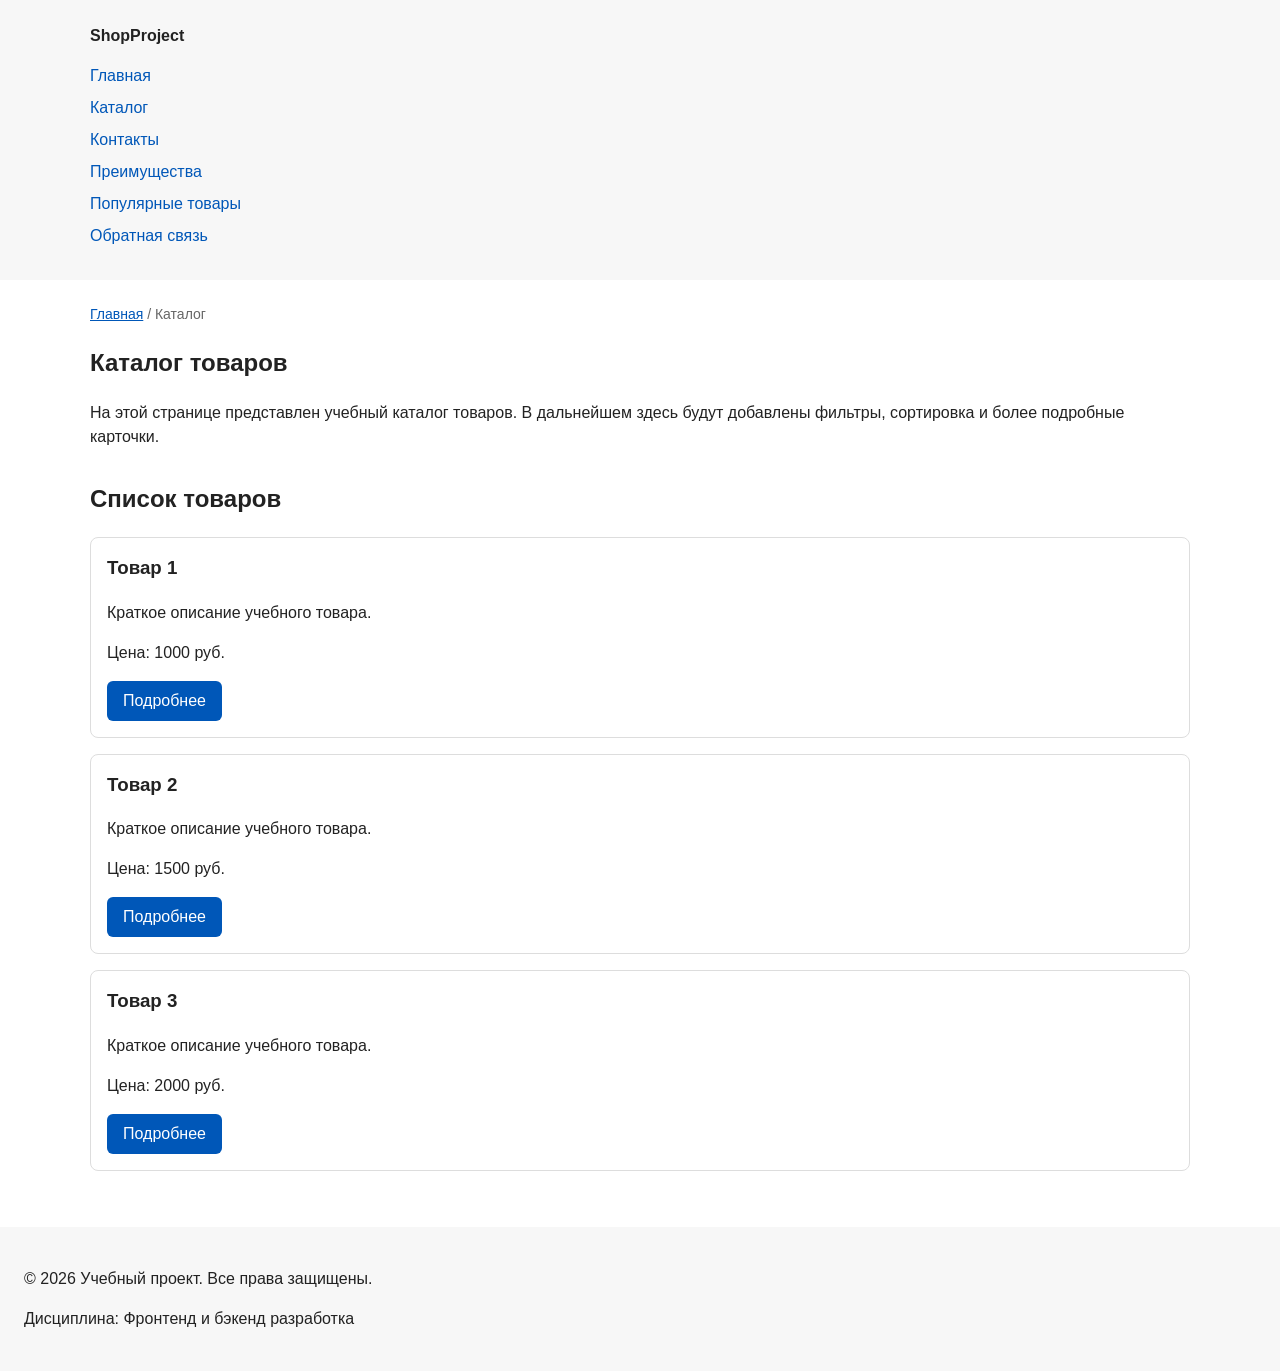
==== catalog.html @ 35e77a79 "feat: add multi-page structure navigation and anchors" ====
<!DOCTYPE html>
<html lang="ru">
<head>
  <meta charset="UTF-8">
  <meta name="viewport" content="width=device-width, initial-scale=1.0">
  <meta name="description" content="Каталог товаров учебного интернет-магазина.">
  <title>Каталог товаров — Учебный интернет-магазин</title>
  <link rel="stylesheet" href="css/style.css">
  <meta property="og:type" content="website">
<meta property="og:title" content="Учебный интернет-магазин">
<meta property="og:description" content="Учебный frontend-проект интернет-магазина.">
<meta property="og:image" content="https://artemka38.github.io/kr1-html-css-shop/images/preview.jpg">
</head>
<body>
  <header>
    <div class="site-header">
      <a class="site-logo" href="index.html">ShopProject</a>

      <nav class="site-nav" aria-label="Основная навигация">
        <ul class="site-nav__list">
          <li><a href="index.html">Главная</a></li>
          <li><a href="catalog.html">Каталог</a></li>
          <li><a href="contacts.html">Контакты</a></li>
          <li><a href="index.html#advantages">Преимущества</a></li>
          <li><a href="index.html#popular">Популярные товары</a></li>
          <li><a href="index.html#contacts">Обратная связь</a></li>
        </ul>
      </nav>
    </div>
  </header>

  <main>
    <nav class="breadcrumbs" aria-label="Хлебные крошки">
      <a href="index.html">Главная</a>
      <span>Каталог</span>
    </nav>

    <section class="section">
      <h1>Каталог товаров</h1>
      <p>
        На этой странице представлен учебный каталог товаров.
        В дальнейшем здесь будут добавлены фильтры, сортировка и более
        подробные карточки.
      </p>
    </section>

    <section class="section">
      <h2>Список товаров</h2>

      <article class="product-card">
        <h3>Товар 1</h3>
        <p>Краткое описание учебного товара.</p>
        <p>Цена: 1000 руб.</p>
        <a class="button" href="index.html#popular">Подробнее</a>
      </article>

      <article class="product-card">
        <h3>Товар 2</h3>
        <p>Краткое описание учебного товара.</p>
        <p>Цена: 1500 руб.</p>
        <a class="button" href="index.html#popular">Подробнее</a>
      </article>

      <article class="product-card">
        <h3>Товар 3</h3>
        <p>Краткое описание учебного товара.</p>
        <p>Цена: 2000 руб.</p>
        <a class="button" href="index.html#popular">Подробнее</a>
      </article>
    </section>
  </main>

  <footer>
    <p>&copy; 2026 Учебный проект. Все права защищены.</p>
    <p>Дисциплина: Фронтенд и бэкенд разработка</p>
  </footer>
</body>
</html>
---- css/style.css ----
/* ===============================
   1. Переменные проекта
   =============================== */

:root {
  /* Основные цвета проекта */
  --color-bg: #ffffff;
  --color-text: #222222;
  --color-muted: #666666;
  --color-primary: #0057b8;
  --color-primary-dark: #003f86;
  --color-border: #dddddd;
  --color-surface: #f7f7f7;
  --color-surface-accent: #eef5ff;
  --color-danger: #b00020;
  --color-success: #168a2f;
  --color-success-bg: #eefaf0;
  --color-white: #ffffff;

  /* Отступы */
  --space-xs: 4px;
  --space-sm: 8px;
  --space-md: 16px;
  --space-lg: 24px;
  --space-xl: 32px;

  /* Скругления */
  --radius-sm: 6px;
  --radius-md: 8px;
  --radius-lg: 12px;

  /* Размеры */
  --container-width: 1100px;
}

/* ===============================
   2. Базовые стили
   =============================== */

* {
  box-sizing: border-box;
}

body {
  margin: 0;
  font-family: Arial, sans-serif;
  line-height: 1.5;
  color: var(--color-text);
  background-color: var(--color-bg);
}

/*
  Задаём внутренние отступы для основных областей страницы.
  Это делает содержимое визуально отделённым от краёв окна браузера.
*/
header,
main,
footer {
  padding: var(--space-lg);
}


/*
  Оформляем шапку страницы.
  Пока используется простой светло-серый фон.
*/
header {
  background-color: var(--color-surface);
}


/*
  Оформляем подвал страницы тем же фоном,
  чтобы визуально отделить его от основного содержимого.
*/
footer {
  background-color: var(--color-surface);
}

/*
  Ограничиваем ширину содержимого шапки,
  чтобы оно не растягивалось слишком сильно на широких экранах.
*/
.site-header {
  max-width: 1100px;
  margin: 0 auto;
}

/*
  Оформляем текстовый логотип.
*/
.site-logo {
  font-weight: bold;
  text-decoration: none;
  color: #222222;
}

/*
  Убираем стандартные отступы и маркеры списка навигации.
*/
.site-nav__list {
  padding: 0;
  margin: 16px 0 0;
  list-style: none;
}

/*
  Добавляем расстояние между пунктами меню.
*/
.site-nav__list li {
  margin-bottom: 8px;
}

/*
  Оформляем ссылки меню.
*/
.site-nav__list a {
  color: #0057b8;
  text-decoration: none;
}

/*
  При наведении мыши подчёркиваем ссылку.
  Подробно состояния интерфейса будут рассмотрены в практической работе 1.7.
*/
.site-nav__list a:hover {
  text-decoration: underline;
}
/* ===============================
   4. Компоненты страницы
   =============================== */

.hero {
  max-width: var(--container-width);
  margin: 0 auto var(--space-xl);
  padding: var(--space-xl) var(--space-lg);
  background-color: var(--color-surface-accent);
  border-radius: var(--radius-lg);
}

.section {
  max-width: var(--container-width);
  margin: 0 auto var(--space-xl);
}

.section h2 {
  margin-top: 0;
}

/*
  Карточка товара — самостоятельный блок.
  На следующих занятиях карточки будут доработаны и выстроены в сетку.
*/
.product-card {
  margin-bottom: var(--space-md);
  padding: var(--space-md);
  border: 1px solid var(--color-border);
  border-radius: var(--radius-md);
  background-color: var(--color-bg);
}

.product-card:hover {
  border-color: var(--color-primary);
}

/*
  Убираем лишний верхний отступ у заголовка карточки.
*/
.product-card h3 {
  margin-top: 0;
}

/* ===============================
   3. Общие элементы интерфейса
   =============================== */

a {
  color: var(--color-primary);
}

a:hover {
  color: var(--color-primary-dark);
}

a:focus-visible {
  outline: 2px solid var(--color-primary);
  outline-offset: 3px;
}

/*
  Пока это обычная ссылка, но визуально она оформляется как кнопка.
*/
.button {
  display: inline-block;
  padding: var(--space-sm) var(--space-md);
  color: var(--color-white);
  background-color: var(--color-primary);
  text-decoration: none;
  border: none;
  border-radius: var(--radius-sm);
  cursor: pointer;
}

.button:hover {
  background-color: var(--color-primary-dark);
}

.button:focus-visible {
  outline: 2px solid var(--color-primary);
  outline-offset: 3px;
}

.button:disabled {
  opacity: 0.6;
  cursor: not-allowed;
}


/*
  Дополнительный информационный блок.
*/
.aside-info {
  max-width: var(--container-width);
  margin: 0 auto var(--space-xl);
  padding: var(--space-md);
  border-left: 4px solid var(--color-primary);
  background-color: var(--color-surface);
}

/*
  Модальное окно.
  Элемент dialog сам умеет открываться поверх страницы.
*/
.order-dialog {
  width: min(100% - 32px, 560px);
  padding: var(--space-lg);
  border: none;
  border-radius: var(--radius-lg);
}


/*
  Затемнение фона за модальным окном.
*/
.order-dialog::backdrop {
  background-color: rgba(0, 0, 0, 0.5);
}


/*
  Поле формы.
  Каждый блок получает нижний отступ.
*/
.form-field {
  margin-bottom: var(--space-md);
}


/*
  Подпись поля.
*/
.form-field label {
  display: block;
  margin-bottom: var(--space-xs);
}


/*
  Основные поля формы.
*/
.form-field input,
.form-field select,
.form-field textarea {
  width: 100%;
  padding: 10px 12px;
  border: 1px solid var(--color-border);
  border-radius: var(--radius-sm);
  font: inherit;
}


/*
  Checkbox не должен занимать всю ширину.
*/
.form-field input[type="checkbox"] {
  width: auto;
}


/*
  Подсказка под полем телефона.
*/
.form-field small {
  display: block;
  margin-top: var(--space-xs);
  color: var(--color-muted);
}

/*
  Видимый фокус для клавиатурной навигации.
*/
.form-field input:focus-visible,
.form-field select:focus-visible,
.form-field textarea:focus-visible,
.form-actions button:focus-visible {
  outline: 2px solid #0057b8;
  outline-offset: 2px;
}
.form-field input:hover,
.form-field select:hover,
.form-field textarea:hover {
  border-color: var(--color-primary);
}

.form-field input:focus-visible,
.form-field select:focus-visible,
.form-field textarea:focus-visible,
.form-actions button:focus-visible {
  outline: 2px solid var(--color-primary);
  outline-offset: 3px;
}

[aria-invalid="true"] {
  border-color: var(--color-danger);
}


/*
  Подсветка ошибочных полей.
  Атрибут aria-invalid будет добавляться через JavaScript.
*/
[aria-invalid="true"] {
  border-color: #b00020;
}

/*
  Кнопки формы.
*/
.form-actions {
  display: flex;
  gap: 12px;
  margin-top: 20px;
}

/*
  Сообщение об успешной отправке.
*/
.success-message {
  max-width: var(--container-width);
  margin: var(--space-lg) auto;
  padding: var(--space-md);
  border-left: 4px solid var(--color-success);
  background-color: var(--color-success-bg);
}
.breadcrumbs {
  max-width: var(--container-width);
  margin: 0 auto var(--space-md);
  font-size: 14px;
  color: var(--color-muted);
}

.breadcrumbs a {
  color: var(--color-primary);
}

.breadcrumbs span::before {
  content: " / ";
  color: var(--color-muted);
}
html {
  scroll-behavior: smooth;
}
:target {
  outline: 2px dashed var(--color-primary);
  outline-offset: 4px;
}
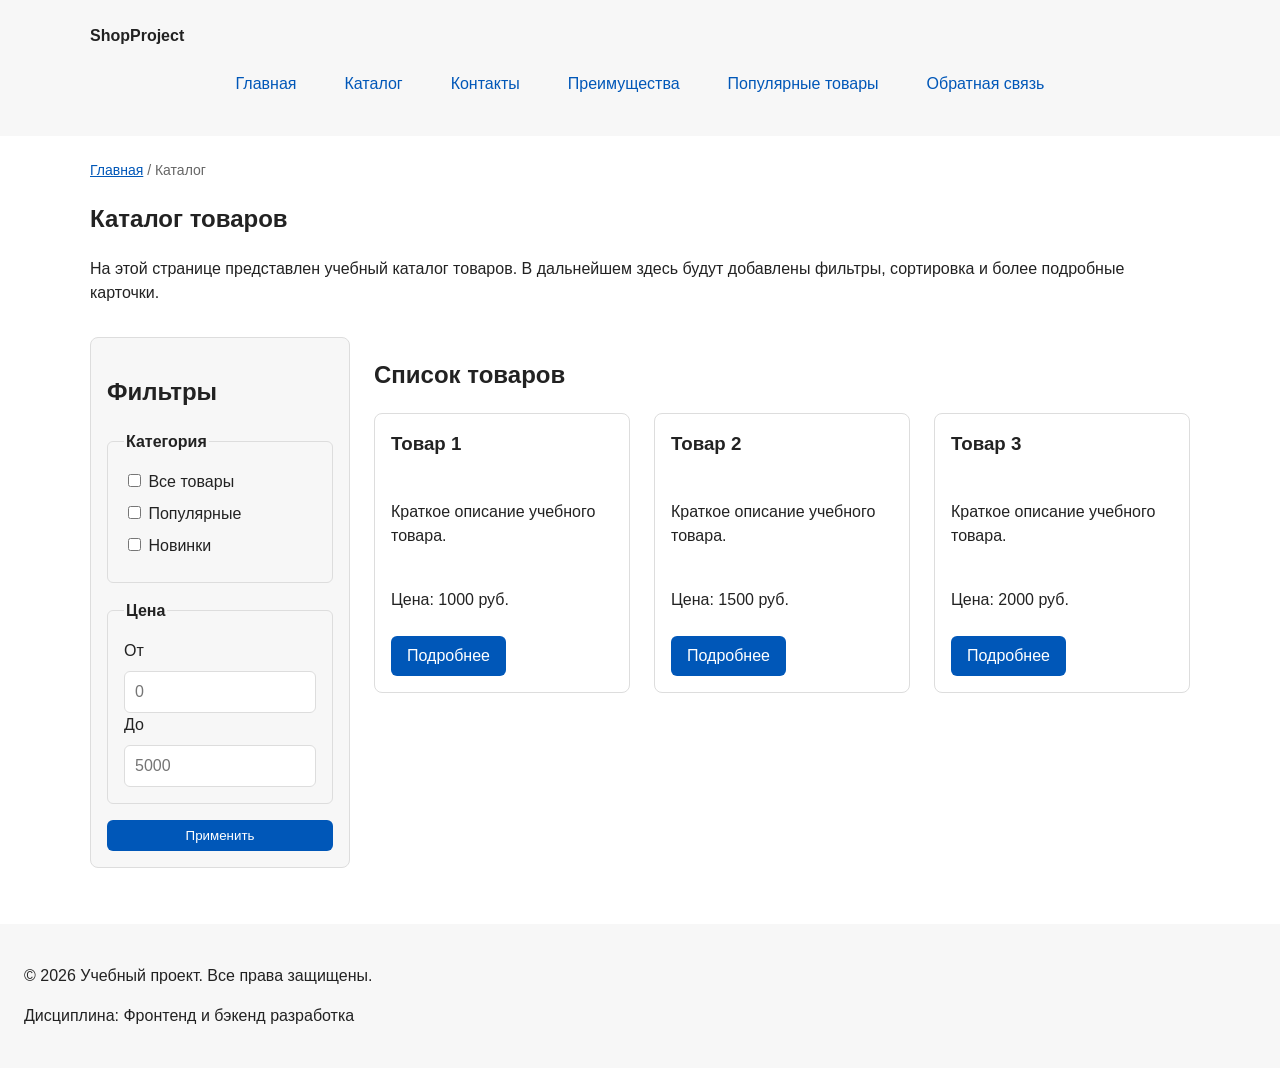
==== commit 56ba2b5c: "feat: add flex navigation and grid catalog layout" ====
--- a/catalog.html
+++ b/catalog.html
@@ -4,12 +4,12 @@
   <meta charset="UTF-8">
   <meta name="viewport" content="width=device-width, initial-scale=1.0">
   <meta name="description" content="Каталог товаров учебного интернет-магазина.">
+  <meta property="og:type" content="website">
+  <meta property="og:title" content="Учебный интернет-магазин">
+  <meta property="og:description" content="Учебный frontend-проект интернет-магазина.">
+  <meta property="og:image" content="https://artemka38.github.io/kr1-html-css-shop/images/preview.jpg">
   <title>Каталог товаров — Учебный интернет-магазин</title>
   <link rel="stylesheet" href="css/style.css">
-  <meta property="og:type" content="website">
-<meta property="og:title" content="Учебный интернет-магазин">
-<meta property="og:description" content="Учебный frontend-проект интернет-магазина.">
-<meta property="og:image" content="https://artemka38.github.io/kr1-html-css-shop/images/preview.jpg">
 </head>
 <body>
   <header>
@@ -44,29 +44,70 @@
       </p>
     </section>
 
-    <section class="section">
-      <h2>Список товаров</h2>
+    <section class="catalog-layout">
+      <aside class="catalog-filters">
+        <h2>Фильтры</h2>
 
-      <article class="product-card">
-        <h3>Товар 1</h3>
-        <p>Краткое описание учебного товара.</p>
-        <p>Цена: 1000 руб.</p>
-        <a class="button" href="index.html#popular">Подробнее</a>
-      </article>
+        <form class="filters-form" action="#" method="get">
+          <fieldset>
+            <legend>Категория</legend>
 
-      <article class="product-card">
-        <h3>Товар 2</h3>
-        <p>Краткое описание учебного товара.</p>
-        <p>Цена: 1500 руб.</p>
-        <a class="button" href="index.html#popular">Подробнее</a>
-      </article>
+            <label>
+              <input type="checkbox" name="category" value="all">
+              Все товары
+            </label>
 
-      <article class="product-card">
-        <h3>Товар 3</h3>
-        <p>Краткое описание учебного товара.</p>
-        <p>Цена: 2000 руб.</p>
-        <a class="button" href="index.html#popular">Подробнее</a>
-      </article>
+            <label>
+              <input type="checkbox" name="category" value="popular">
+              Популярные
+            </label>
+
+            <label>
+              <input type="checkbox" name="category" value="new">
+              Новинки
+            </label>
+          </fieldset>
+
+          <fieldset>
+            <legend>Цена</legend>
+
+            <label for="price-from">От</label>
+            <input id="price-from" name="price-from" type="number" min="0" placeholder="0">
+
+            <label for="price-to">До</label>
+            <input id="price-to" name="price-to" type="number" min="0" placeholder="5000">
+          </fieldset>
+
+          <button class="button" type="submit">Применить</button>
+        </form>
+      </aside>
+
+      <section class="catalog-products">
+        <h2>Список товаров</h2>
+
+        <div class="products-grid">
+          <article class="product-card">
+            <h3>Товар 1</h3>
+            <p>Краткое описание учебного товара.</p>
+            <p>Цена: 1000 руб.</p>
+            <a class="button" href="index.html#popular">Подробнее</a>
+          </article>
+
+          <article class="product-card">
+            <h3>Товар 2</h3>
+            <p>Краткое описание учебного товара.</p>
+            <p>Цена: 1500 руб.</p>
+            <a class="button" href="index.html#popular">Подробнее</a>
+          </article>
+
+          <article class="product-card">
+            <h3>Товар 3</h3>
+            <p>Краткое описание учебного товара.</p>
+            <p>Цена: 2000 руб.</p>
+            <a class="button" href="index.html#popular">Подробнее</a>
+          </article>
+        </div>
+      </section>
     </section>
   </main>
 
@@ -75,4 +116,4 @@
     <p>Дисциплина: Фронтенд и бэкенд разработка</p>
   </footer>
 </body>
-</html>
+</html>
--- a/css/style.css
+++ b/css/style.css
@@ -99,11 +99,15 @@
   Убираем стандартные отступы и маркеры списка навигации.
 */
 .site-nav__list {
+  display: flex;
+  flex-wrap: wrap;
+  justify-content: center;
+  align-items: center;
+  gap: var(--space-md);
   padding: 0;
-  margin: 16px 0 0;
+  margin: var(--space-md) 0 0;
   list-style: none;
 }
-
 /*
   Добавляем расстояние между пунктами меню.
 */
@@ -115,16 +119,21 @@
   Оформляем ссылки меню.
 */
 .site-nav__list a {
-  color: #0057b8;
+  display: inline-block;
+  padding: var(--space-sm) var(--space-md);
+  color: var(--color-primary);
   text-decoration: none;
-}
+  border-radius: var(--radius-sm);
+}
+
 
 /*
   При наведении мыши подчёркиваем ссылку.
   Подробно состояния интерфейса будут рассмотрены в практической работе 1.7.
 */
 .site-nav__list a:hover {
-  text-decoration: underline;
+  color: var(--color-white);
+  background-color: var(--color-primary);
 }
 /* ===============================
    4. Компоненты страницы
@@ -152,12 +161,16 @@
   На следующих занятиях карточки будут доработаны и выстроены в сетку.
 */
 .product-card {
-  margin-bottom: var(--space-md);
+  display: flex;
+  flex-direction: column;
+  gap: var(--space-sm);
+  margin-bottom: 0;
   padding: var(--space-md);
   border: 1px solid var(--color-border);
   border-radius: var(--radius-md);
   background-color: var(--color-bg);
 }
+
 
 .product-card:hover {
   border-color: var(--color-primary);
@@ -205,6 +218,11 @@
   background-color: var(--color-primary-dark);
 }
 
+.product-card .button {
+  margin-top: auto;
+  align-self: flex-start;
+}
+
 .button:focus-visible {
   outline: 2px solid var(--color-primary);
   outline-offset: 3px;
@@ -374,4 +392,58 @@
   outline: 2px dashed var(--color-primary);
   outline-offset: 4px;
 }
-
+.products-grid {
+  display: grid;
+  grid-template-columns: repeat(3, 1fr);
+  gap: var(--space-lg);
+}
+
+.catalog-layout {
+  max-width: var(--container-width);
+  margin: 0 auto var(--space-xl);
+  display: grid;
+  grid-template-columns: 260px 1fr;
+  grid-template-areas: "filters products";
+  gap: var(--space-lg);
+}
+
+.catalog-filters {
+  grid-area: filters;
+  padding: var(--space-md);
+  border: 1px solid var(--color-border);
+  border-radius: var(--radius-md);
+  background-color: var(--color-surface);
+}
+
+.catalog-products {
+  grid-area: products;
+}
+
+.filters-form {
+  display: grid;
+  gap: var(--space-md);
+}
+
+.filters-form fieldset {
+  margin: 0;
+  padding: var(--space-md);
+  border: 1px solid var(--color-border);
+  border-radius: var(--radius-sm);
+}
+
+.filters-form legend {
+  font-weight: 700;
+}
+
+.filters-form label {
+  display: block;
+  margin-bottom: var(--space-sm);
+}
+
+.filters-form input[type="number"] {
+  width: 100%;
+  padding: 8px 10px;
+  border: 1px solid var(--color-border);
+  border-radius: var(--radius-sm);
+  font: inherit;
+}
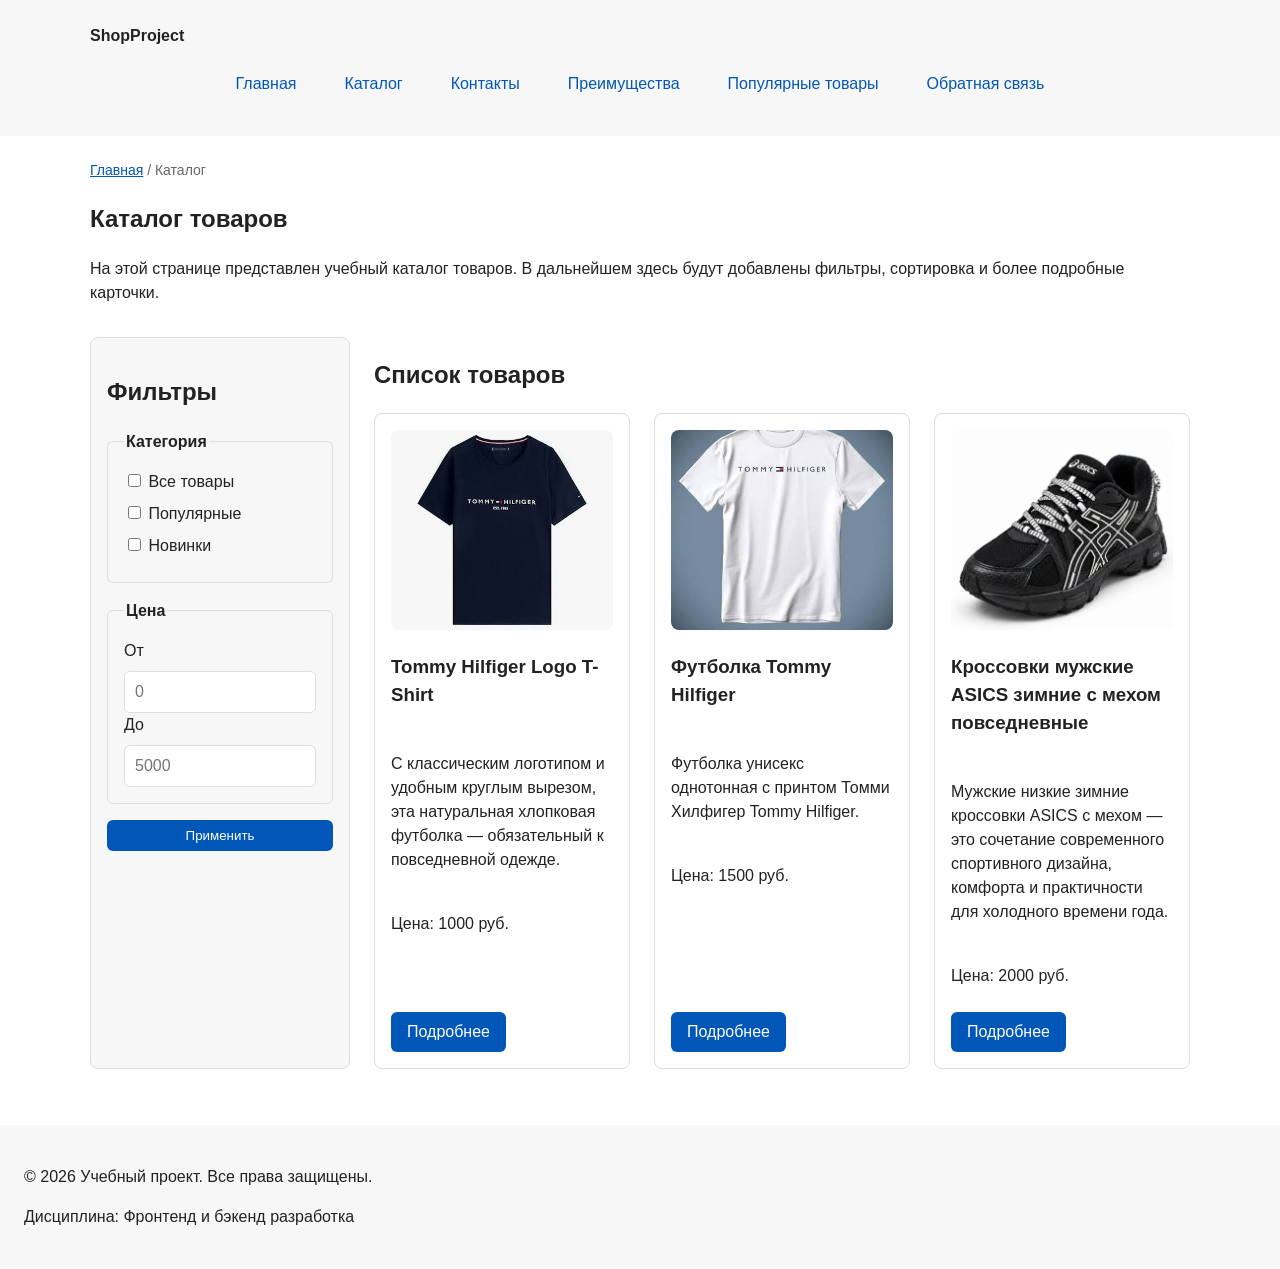
==== commit 4964c6be: "Add product image" ====
--- a/catalog.html
+++ b/catalog.html
@@ -87,22 +87,25 @@
 
         <div class="products-grid">
           <article class="product-card">
-            <h3>Товар 1</h3>
-            <p>Краткое описание учебного товара.</p>
+            <img src="images/images.jpg" alt="Товар 1" class="product-card__image">
+            <h3>Tommy Hilfiger Logo T-Shirt</h3>
+            <p>С классическим логотипом и удобным круглым вырезом, эта натуральная хлопковая футболка — обязательный к повседневной одежде. </p>
             <p>Цена: 1000 руб.</p>
             <a class="button" href="index.html#popular">Подробнее</a>
           </article>
 
           <article class="product-card">
-            <h3>Товар 2</h3>
-            <p>Краткое описание учебного товара.</p>
+            <img src="images/images-_1_.jpg" alt="Товар 2" class="product-card__image">
+            <h3>Футболка Tommy Hilfiger</h3>
+            <p>Футболка унисекс однотонная с принтом Томми Хилфигер Tommy Hilfiger.</p>
             <p>Цена: 1500 руб.</p>
             <a class="button" href="index.html#popular">Подробнее</a>
           </article>
 
           <article class="product-card">
-            <h3>Товар 3</h3>
-            <p>Краткое описание учебного товара.</p>
+            <img src="images/asics.jpg" alt="Товар 2" class="product-card__image">
+            <h3>Кроссовки мужские ASICS зимние с мехом повседневные</h3>
+            <p>Мужские низкие зимние кроссовки ASICS с мехом — это сочетание современного спортивного дизайна, комфорта и практичности для холодного времени года.</p>
             <p>Цена: 2000 руб.</p>
             <a class="button" href="index.html#popular">Подробнее</a>
           </article>
--- a/css/style.css
+++ b/css/style.css
@@ -447,3 +447,11 @@
   border-radius: var(--radius-sm);
   font: inherit;
 }
+.product-card__image {
+  width: 100%;
+  height: 200px;
+  object-fit: cover;
+  border-radius: 8px;
+  display: block;
+  margin-bottom: 15px;
+}
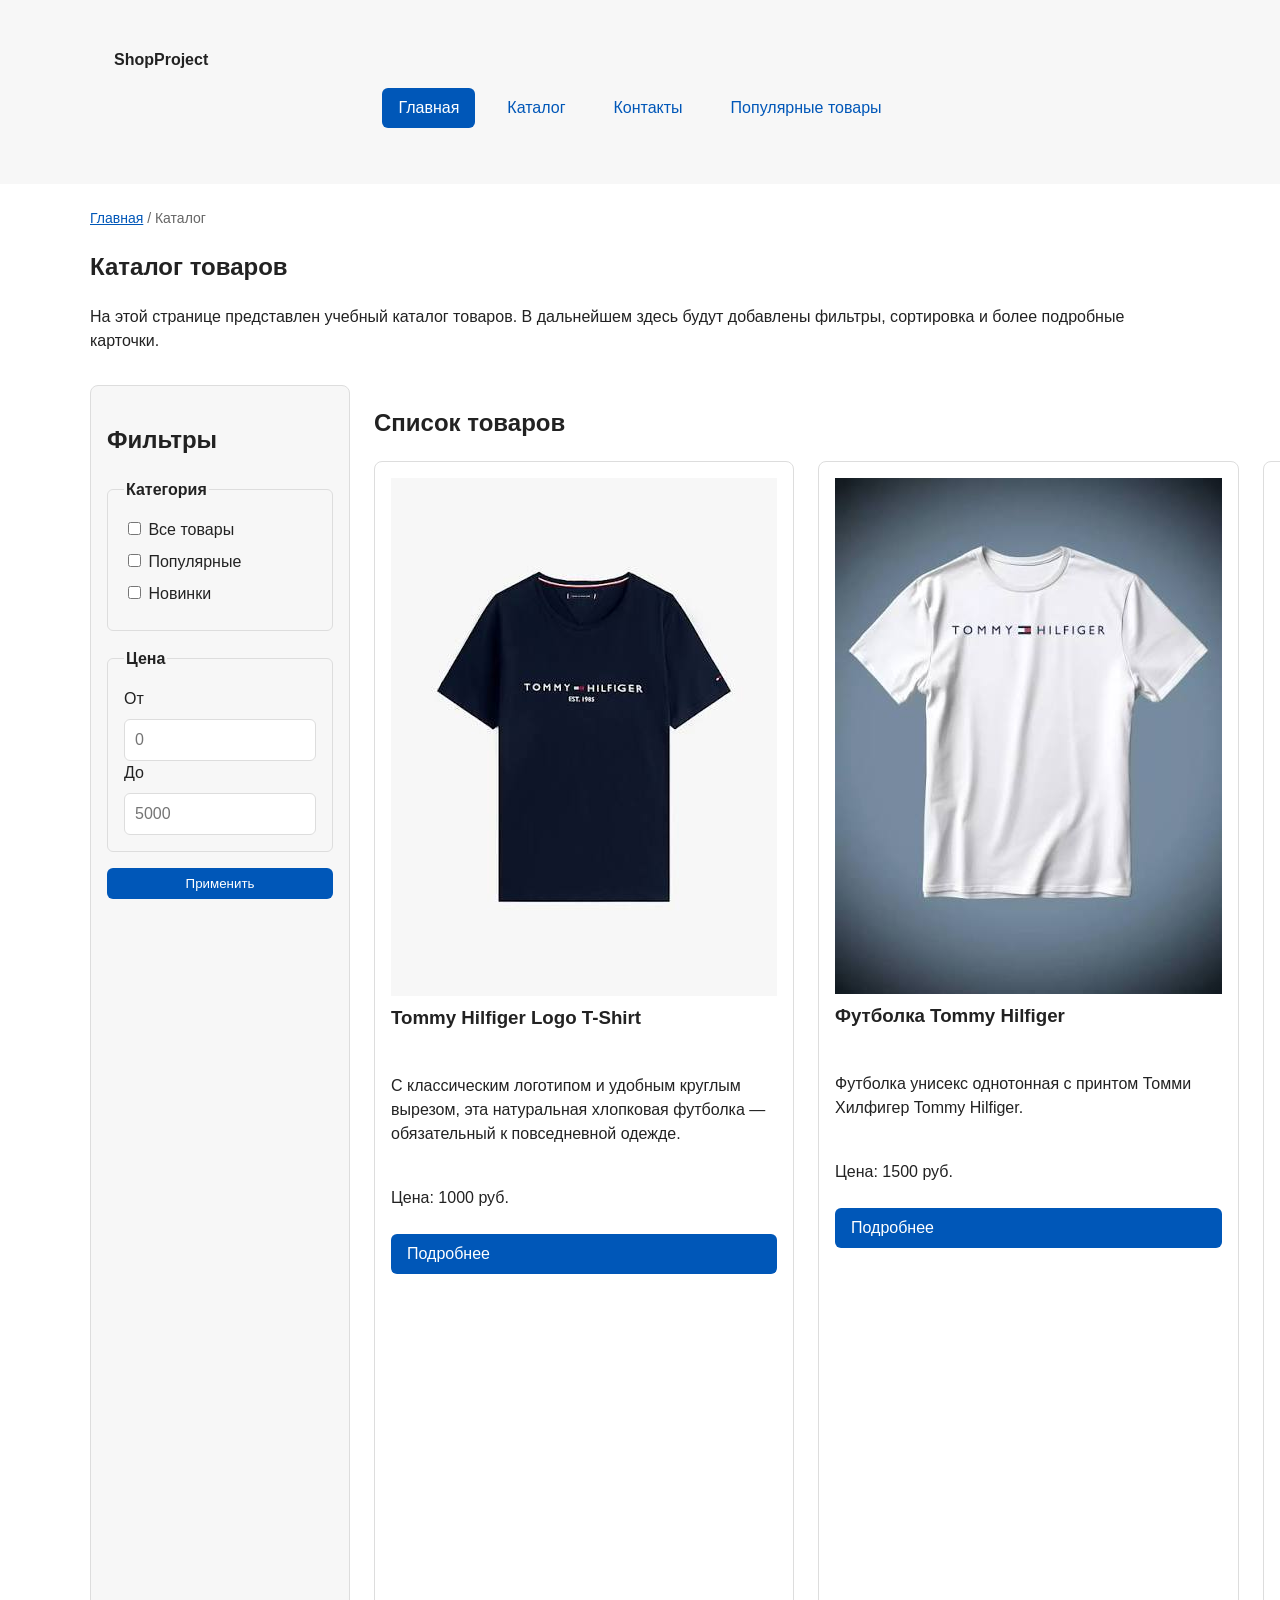
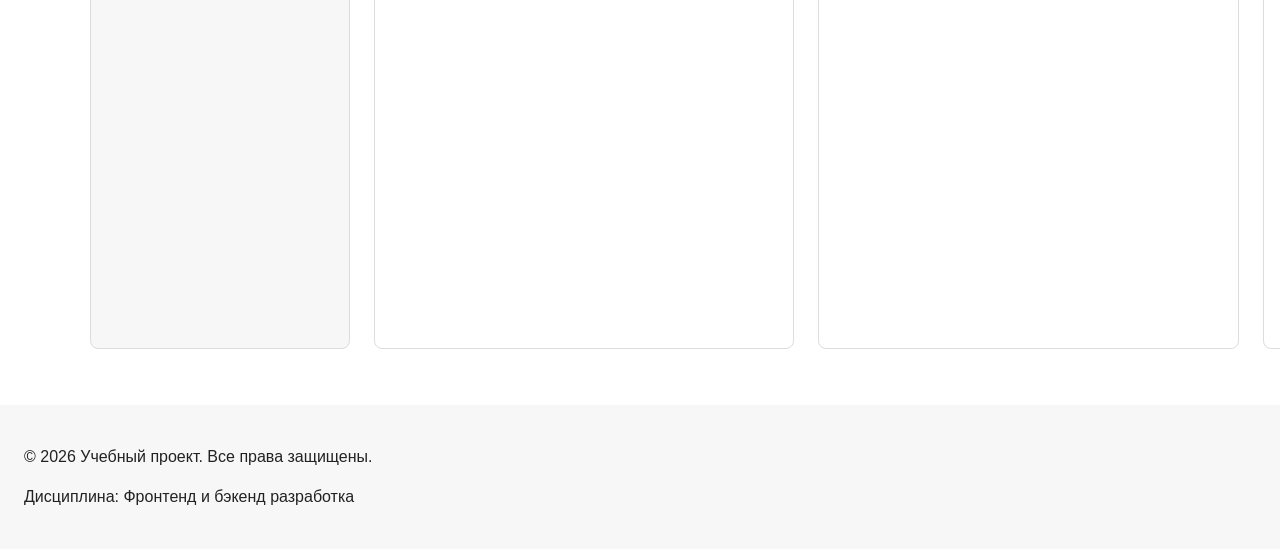
==== commit ff19f65d: "refactor: apply BEM naming to CSS classes" ====
--- a/catalog.html
+++ b/catalog.html
@@ -12,22 +12,33 @@
   <link rel="stylesheet" href="css/style.css">
 </head>
 <body>
-  <header>
-    <div class="site-header">
-      <a class="site-logo" href="index.html">ShopProject</a>
+<header class="site-header">
+  <div class="site-header__inner">
+    <a class="site-header__logo" href="index.html">ShopProject</a>
 
-      <nav class="site-nav" aria-label="Основная навигация">
-        <ul class="site-nav__list">
-          <li><a href="index.html">Главная</a></li>
-          <li><a href="catalog.html">Каталог</a></li>
-          <li><a href="contacts.html">Контакты</a></li>
-          <li><a href="index.html#advantages">Преимущества</a></li>
-          <li><a href="index.html#popular">Популярные товары</a></li>
-          <li><a href="index.html#contacts">Обратная связь</a></li>
-        </ul>
-      </nav>
-    </div>
-  </header>
+    <nav class="site-nav" aria-label="Основная навигация">
+      <ul class="site-nav__list">
+        <li class="site-nav__item">
+          <a class="site-nav__link site-nav__link--active" href="index.html">
+            Главная
+          </a>
+        </li>
+        <li class="site-nav__item">
+          <a class="site-nav__link" href="catalog.html">Каталог</a>
+        </li>
+        <li class="site-nav__item">
+          <a class="site-nav__link" href="contacts.html">Контакты</a>
+        </li>
+        <li class="site-nav__item">
+          <a class="site-nav__link" href="index.html#popular">
+            Популярные товары
+          </a>
+        </li>
+      </ul>
+    </nav>
+  </div>
+</header>
+
 
   <main>
     <nav class="breadcrumbs" aria-label="Хлебные крошки">
--- a/css/style.css
+++ b/css/style.css
@@ -33,6 +33,17 @@
   --container-width: 1100px;
 }
 
+
+
+/* 
+  Универсальное правило для всех элементов.
+  border-box делает расчёт размеров более понятным:
+  width включает content, padding и border.
+*/
+* {
+  box-sizing: border-box;
+}
+
 /* ===============================
    2. Базовые стили
    =============================== */
@@ -49,24 +60,38 @@
   background-color: var(--color-bg);
 }
 
-/*
-  Задаём внутренние отступы для основных областей страницы.
-  Это делает содержимое визуально отделённым от краёв окна браузера.
-*/
+/* ===============================
+   3. Общие элементы интерфейса
+   =============================== */
+
+a {
+  color: var(--color-primary);
+}
+
+a:hover {
+  color: var(--color-primary-dark);
+}
+
+a:focus-visible {
+  outline: 2px solid var(--color-primary);
+  outline-offset: 3px;
+}
+
+
 header,
 main,
 footer {
   padding: var(--space-lg);
 }
 
-
 /*
   Оформляем шапку страницы.
   Пока используется простой светло-серый фон.
 */
-header {
+.site-header {
   background-color: var(--color-surface);
 }
+
 
 
 /*
@@ -77,23 +102,27 @@
   background-color: var(--color-surface);
 }
 
+
 /*
   Ограничиваем ширину содержимого шапки,
   чтобы оно не растягивалось слишком сильно на широких экранах.
 */
-.site-header {
-  max-width: 1100px;
+.site-header__inner {
+  max-width: var(--container-width);
   margin: 0 auto;
-}
+  padding: var(--space-lg);
+}
+
 
 /*
   Оформляем текстовый логотип.
 */
-.site-logo {
-  font-weight: bold;
+.site-header__logo {
+  font-weight: 700;
+  color: var(--color-text);
   text-decoration: none;
-  color: #222222;
-}
+}
+
 
 /*
   Убираем стандартные отступы и маркеры списка навигации.
@@ -108,17 +137,20 @@
   margin: var(--space-md) 0 0;
   list-style: none;
 }
+
+
+
 /*
   Добавляем расстояние между пунктами меню.
 */
-.site-nav__list li {
+.site-nav__item {
   margin-bottom: 8px;
 }
 
 /*
   Оформляем ссылки меню.
 */
-.site-nav__list a {
+.site-nav__link {
   display: inline-block;
   padding: var(--space-sm) var(--space-md);
   color: var(--color-primary);
@@ -127,14 +159,28 @@
 }
 
 
+
 /*
   При наведении мыши подчёркиваем ссылку.
   Подробно состояния интерфейса будут рассмотрены в практической работе 1.7.
 */
-.site-nav__list a:hover {
+.site-nav__link:hover {
   color: var(--color-white);
   background-color: var(--color-primary);
 }
+
+.site-nav__link:focus-visible {
+  outline: 2px solid var(--color-primary);
+  outline-offset: 3px;
+}
+
+.site-nav__link--active {
+  color: var(--color-white);
+  background-color: var(--color-primary);
+}
+
+
+
 /* ===============================
    4. Компоненты страницы
    =============================== */
@@ -156,6 +202,22 @@
   margin-top: 0;
 }
 
+
+/*
+  Общий класс для разделов страницы.
+*/
+.section {
+  max-width: 1100px;
+  margin: 0 auto 32px;
+}
+
+/*
+  Убираем лишний верхний отступ у заголовков разделов.
+*/
+.section h2 {
+  margin-top: 0;
+}
+
 /*
   Карточка товара — самостоятельный блок.
   На следующих занятиях карточки будут доработаны и выстроены в сетку.
@@ -164,7 +226,6 @@
   display: flex;
   flex-direction: column;
   gap: var(--space-sm);
-  margin-bottom: 0;
   padding: var(--space-md);
   border: 1px solid var(--color-border);
   border-radius: var(--radius-md);
@@ -176,28 +237,45 @@
   border-color: var(--color-primary);
 }
 
-/*
-  Убираем лишний верхний отступ у заголовка карточки.
-*/
+.product-card--featured {
+  border-color: var(--color-primary);
+}
+
+.product-card--discount {
+  border-color: var(--color-danger);
+}
+
+
+.product-card__title {
+  margin: 0;
+  color: var(--color-text);
+}
+
+.product-card__description {
+  margin: 0;
+  color: var(--color-muted);
+}
+
+.product-card__price {
+  margin: 0;
+  font-weight: 700;
+}
+
+.product-card--discount .product-card__price {
+  color: var(--color-danger);
+}
+
+
+
+.product-card__button {
+  margin-top: auto;
+  align-self: flex-start;
+}
+
+
+
 .product-card h3 {
   margin-top: 0;
-}
-
-/* ===============================
-   3. Общие элементы интерфейса
-   =============================== */
-
-a {
-  color: var(--color-primary);
-}
-
-a:hover {
-  color: var(--color-primary-dark);
-}
-
-a:focus-visible {
-  outline: 2px solid var(--color-primary);
-  outline-offset: 3px;
 }
 
 /*
@@ -218,11 +296,6 @@
   background-color: var(--color-primary-dark);
 }
 
-.product-card .button {
-  margin-top: auto;
-  align-self: flex-start;
-}
-
 .button:focus-visible {
   outline: 2px solid var(--color-primary);
   outline-offset: 3px;
@@ -232,6 +305,7 @@
   opacity: 0.6;
   cursor: not-allowed;
 }
+
 
 
 /*
@@ -244,6 +318,11 @@
   border-left: 4px solid var(--color-primary);
   background-color: var(--color-surface);
 }
+
+
+/* ===============================
+   5. Форма и модальное окно
+   =============================== */
 
 /*
   Модальное окно.
@@ -264,7 +343,6 @@
   background-color: rgba(0, 0, 0, 0.5);
 }
 
-
 /*
   Поле формы.
   Каждый блок получает нижний отступ.
@@ -272,7 +350,6 @@
 .form-field {
   margin-bottom: var(--space-md);
 }
-
 
 /*
   Подпись поля.
@@ -304,7 +381,6 @@
   width: auto;
 }
 
-
 /*
   Подсказка под полем телефона.
 */
@@ -313,6 +389,7 @@
   margin-top: var(--space-xs);
   color: var(--color-muted);
 }
+
 
 /*
   Видимый фокус для клавиатурной навигации.
@@ -324,6 +401,7 @@
   outline: 2px solid #0057b8;
   outline-offset: 2px;
 }
+
 .form-field input:hover,
 .form-field select:hover,
 .form-field textarea:hover {
@@ -370,6 +448,8 @@
   border-left: 4px solid var(--color-success);
   background-color: var(--color-success-bg);
 }
+
+
 .breadcrumbs {
   max-width: var(--container-width);
   margin: 0 auto var(--space-md);
@@ -385,18 +465,23 @@
   content: " / ";
   color: var(--color-muted);
 }
+
+
 html {
   scroll-behavior: smooth;
 }
+
 :target {
   outline: 2px dashed var(--color-primary);
   outline-offset: 4px;
 }
+
 .products-grid {
   display: grid;
   grid-template-columns: repeat(3, 1fr);
   gap: var(--space-lg);
 }
+
 
 .catalog-layout {
   max-width: var(--container-width);
@@ -419,6 +504,7 @@
   grid-area: products;
 }
 
+
 .filters-form {
   display: grid;
   gap: var(--space-md);
@@ -446,12 +532,4 @@
   border: 1px solid var(--color-border);
   border-radius: var(--radius-sm);
   font: inherit;
-}
-.product-card__image {
-  width: 100%;
-  height: 200px;
-  object-fit: cover;
-  border-radius: 8px;
-  display: block;
-  margin-bottom: 15px;
 }
